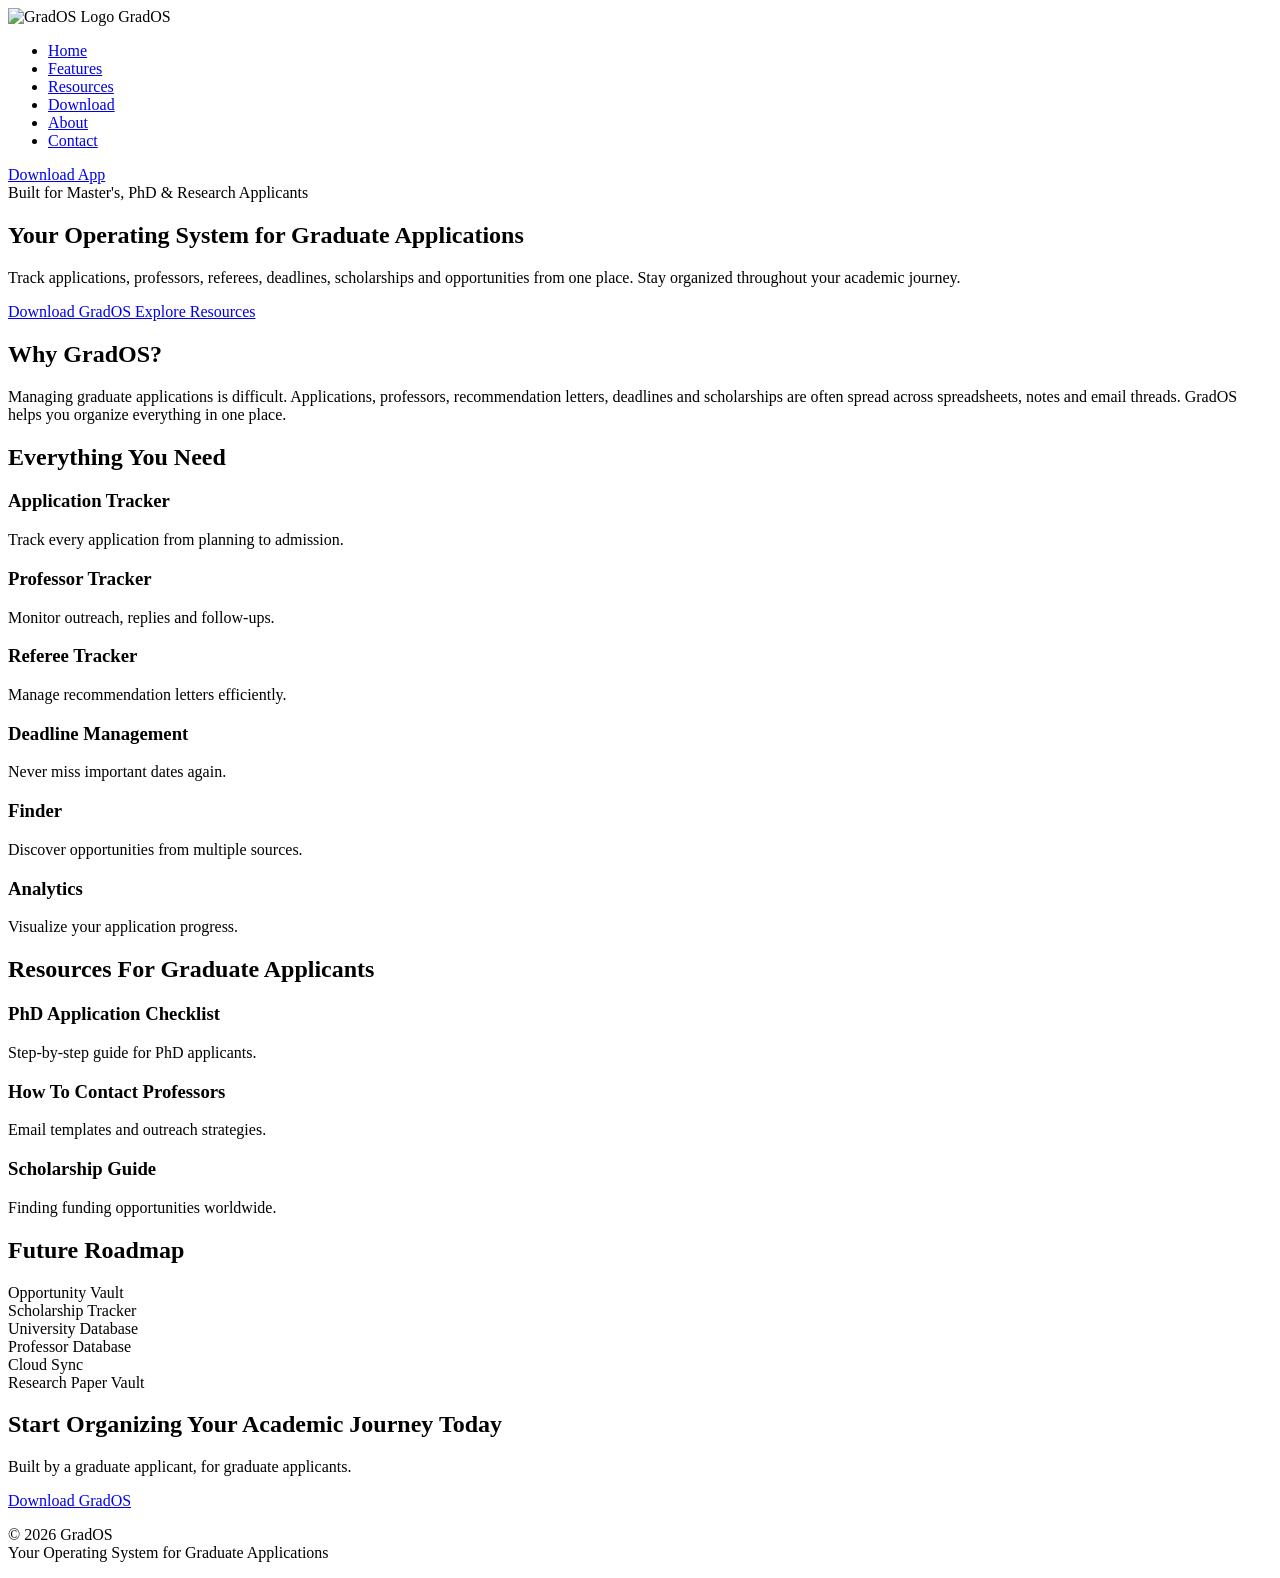
==== index.html @ 0bd192e8 "Add files via upload" ====
<!DOCTYPE html>
<html lang="en">

<head>

<meta charset="UTF-8">
<meta name="viewport" content="width=device-width, initial-scale=1.0">

<title>GradOS | Your Operating System for Graduate Applications</title>

<meta name="description"
content="Track applications, professors, referees, deadlines and opportunities with GradOS. Built for Master's students, PhD applicants, researchers and scholarship seekers.">

<link rel="stylesheet" href="css/style.css">

<link rel="preconnect" href="https://fonts.googleapis.com">
<link rel="preconnect" href="https://fonts.gstatic.com" crossorigin>

<link href="https://fonts.googleapis.com/css2?family=Inter:wght@300;400;500;600;700;800&display=swap" rel="stylesheet">

</head>

<body>

<header>

<nav class="navbar">

<div class="logo-container">

<img src="images/logo.png" alt="GradOS Logo" class="logo">

<span>GradOS</span>

</div>

<ul class="nav-links">

<li><a href="index.html">Home</a></li>
<li><a href="features.html">Features</a></li>
<li><a href="resources.html">Resources</a></li>
<li><a href="download.html">Download</a></li>
<li><a href="about.html">About</a></li>
<li><a href="contact.html">Contact</a></li>

</ul>

<a href="download.html" class="download-btn">
Download App
</a>

</nav>

</header>

<section class="hero">

<div class="hero-overlay"></div>

<div class="hero-content">

<div class="hero-badge">
Built for Master's, PhD & Research Applicants
</div>

<h1>
Your Operating System for Graduate Applications
</h1>

<p class="hero-subtitle">

Track applications, professors, referees,
deadlines, scholarships and opportunities
from one place.

Stay organized throughout your academic journey.

</p>

<div class="hero-buttons">

<a href="download.html" class="primary-btn">
Download GradOS
</a>

<a href="resources.html" class="secondary-btn">
Explore Resources
</a>

</div>

</div>

</section>

<section class="section">

<div class="container">

<h2>
Why GradOS?
</h2>

<p>

Managing graduate applications is difficult.

Applications, professors, recommendation letters,
deadlines and scholarships are often spread across
spreadsheets, notes and email threads.

GradOS helps you organize everything in one place.

</p>

</div>

</section>

<section class="section dark-section">

<div class="container">

<h2>
Everything You Need
</h2>

<div class="cards">

<div class="card">
<h3>Application Tracker</h3>
<p>Track every application from planning to admission.</p>
</div>

<div class="card">
<h3>Professor Tracker</h3>
<p>Monitor outreach, replies and follow-ups.</p>
</div>

<div class="card">
<h3>Referee Tracker</h3>
<p>Manage recommendation letters efficiently.</p>
</div>

<div class="card">
<h3>Deadline Management</h3>
<p>Never miss important dates again.</p>
</div>

<div class="card">
<h3>Finder</h3>
<p>Discover opportunities from multiple sources.</p>
</div>

<div class="card">
<h3>Analytics</h3>
<p>Visualize your application progress.</p>
</div>

</div>

</div>

</section>

<section class="section">

<div class="container">

<h2>
Resources For Graduate Applicants
</h2>

<div class="cards">

<div class="card">
<h3>PhD Application Checklist</h3>
<p>Step-by-step guide for PhD applicants.</p>
</div>

<div class="card">
<h3>How To Contact Professors</h3>
<p>Email templates and outreach strategies.</p>
</div>

<div class="card">
<h3>Scholarship Guide</h3>
<p>Finding funding opportunities worldwide.</p>
</div>

</div>

</div>

</section>

<section class="section dark-section">

<div class="container">

<h2>
Future Roadmap
</h2>

<div class="roadmap">

<div>Opportunity Vault</div>
<div>Scholarship Tracker</div>
<div>University Database</div>
<div>Professor Database</div>
<div>Cloud Sync</div>
<div>Research Paper Vault</div>

</div>

</div>

</section>

<section class="cta">

<div class="container">

<h2>
Start Organizing Your Academic Journey Today
</h2>

<p>
Built by a graduate applicant, for graduate applicants.
</p>

<a href="download.html" class="primary-btn">
Download GradOS
</a>

</div>

</section>

<footer>

<div class="container">

<p>

© 2026 GradOS

<br>

Your Operating System for Graduate Applications

</p>

</div>

</footer>

<script src="js/script.js"></script>

</body>

</html>
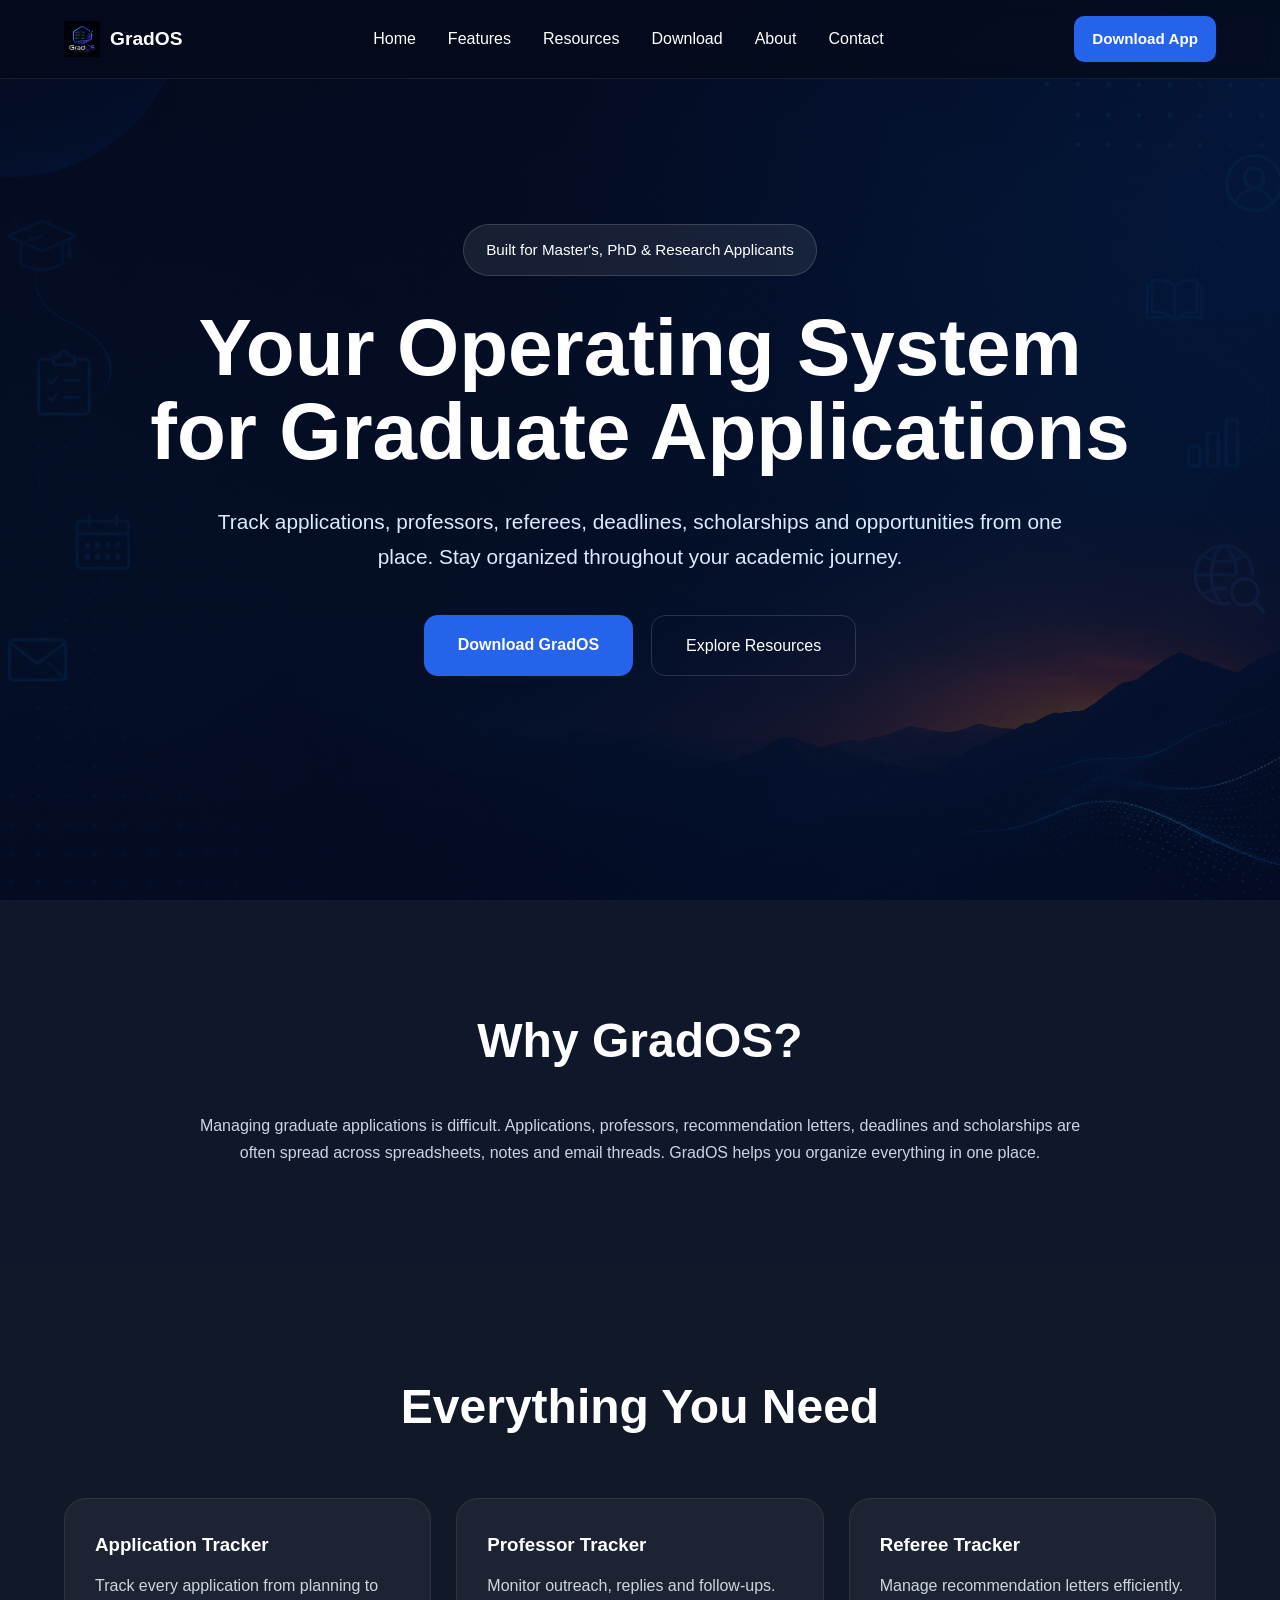
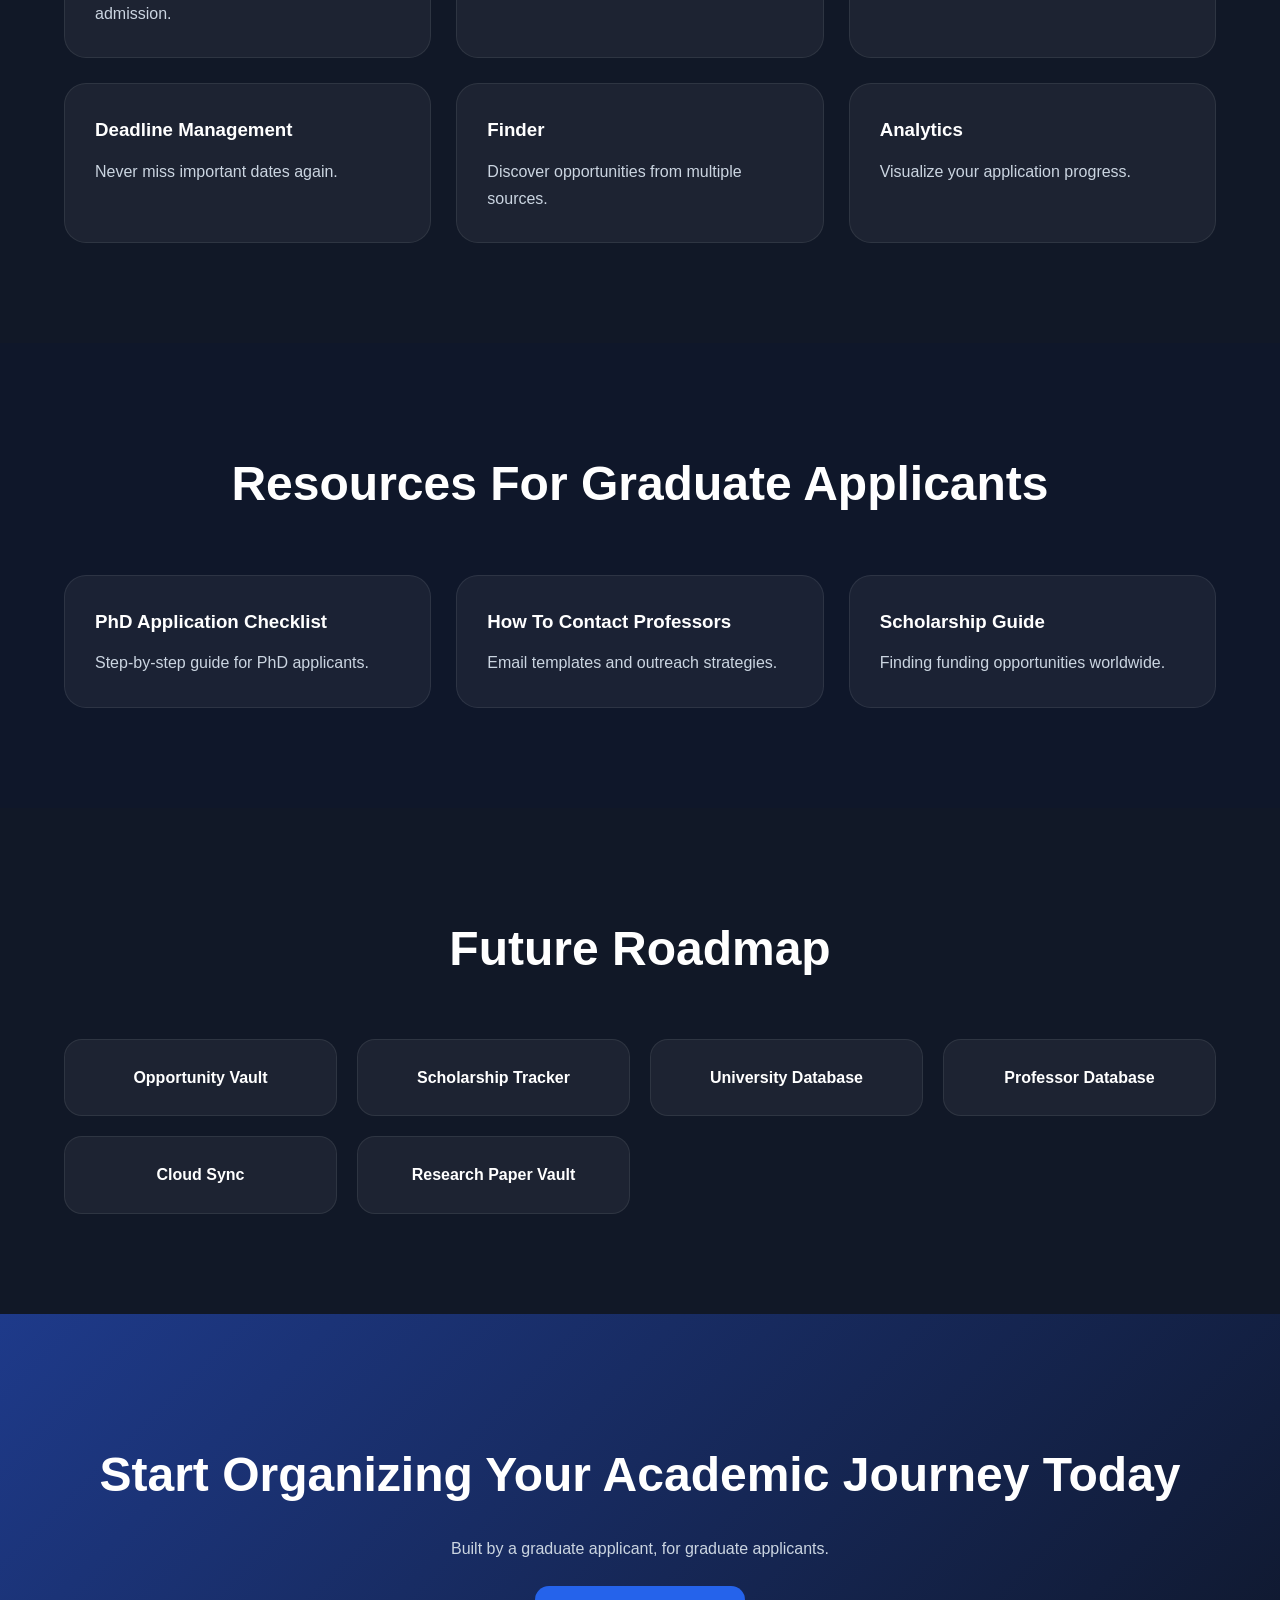
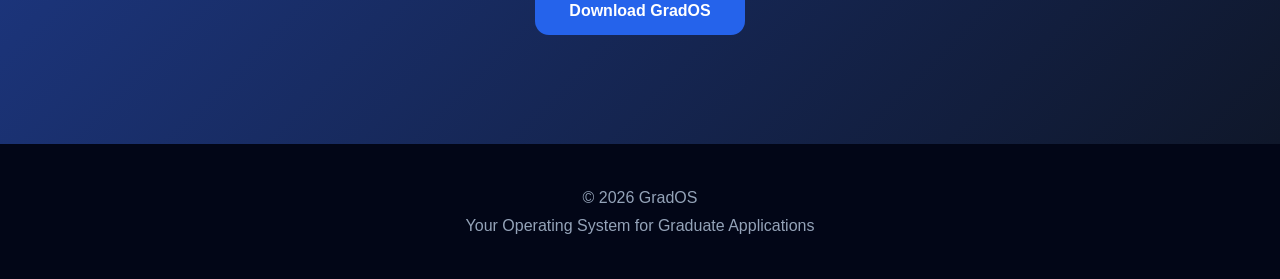
==== commit b5f4df39: "Update index.html" ====
--- a/index.html
+++ b/index.html
@@ -2,7 +2,7 @@
 <html lang="en">
 
 <head>
-
+<link rel="icon" type="image/png" href="favicon.png">
 <meta charset="UTF-8">
 <meta name="viewport" content="width=device-width, initial-scale=1.0">
 
@@ -259,4 +259,4 @@
 
 </body>
 
-</html>+</html>
--- a/css/style.css
+++ b/css/style.css
@@ -0,0 +1,474 @@
+/* ===================================
+   GRADOS WEBSITE
+=================================== */
+
+*{
+    margin:0;
+    padding:0;
+    box-sizing:border-box;
+}
+
+html{
+    scroll-behavior:smooth;
+}
+
+body{
+    font-family:'Inter',sans-serif;
+    background:#0f172a;
+    color:white;
+    overflow-x:hidden;
+    line-height:1.7;
+}
+
+a{
+    text-decoration:none;
+}
+
+img{
+    max-width:100%;
+    display:block;
+}
+
+.container{
+    width:90%;
+    max-width:1200px;
+    margin:auto;
+}
+
+/* ===================================
+   NAVBAR
+=================================== */
+
+.navbar{
+    position:fixed;
+    top:0;
+    left:0;
+    width:100%;
+
+    display:flex;
+    justify-content:space-between;
+    align-items:center;
+
+    padding:16px 5%;
+
+    background:rgba(5,10,25,.70);
+    backdrop-filter:blur(12px);
+
+    border-bottom:1px solid rgba(255,255,255,.08);
+
+    z-index:999;
+}
+
+.logo-container{
+    display:flex;
+    align-items:center;
+    gap:10px;
+}
+
+.logo{
+    width:36px;
+    height:36px;
+    object-fit:contain;
+}
+
+.logo-container span{
+    font-size:1.2rem;
+    font-weight:700;
+    color:white;
+}
+
+.nav-links{
+    display:flex;
+    list-style:none;
+    gap:32px;
+}
+
+.nav-links a{
+    color:white;
+    font-weight:500;
+    transition:.3s;
+}
+
+.nav-links a:hover{
+    color:#60a5fa;
+}
+
+.download-btn{
+    background:#2563eb;
+    color:white;
+
+    padding:10px 18px;
+
+    border-radius:10px;
+
+    font-size:.95rem;
+    font-weight:600;
+
+    transition:.3s;
+}
+
+.download-btn:hover{
+    background:#1d4ed8;
+}
+
+/* ===================================
+   HERO
+=================================== */
+
+.hero{
+
+    min-height:100vh;
+
+    background:url("../images/Home.png");
+    background-size:cover;
+    background-position:center;
+
+    position:relative;
+
+    display:flex;
+    align-items:center;
+    justify-content:center;
+}
+
+.hero-overlay{
+
+    position:absolute;
+    inset:0;
+
+    background:
+    linear-gradient(
+        rgba(5,10,25,.82),
+        rgba(5,10,25,.75)
+    );
+}
+
+.hero-content{
+
+    position:relative;
+    z-index:2;
+
+    text-align:center;
+
+    width:90%;
+    max-width:1000px;
+}
+
+.hero-badge{
+
+    display:inline-block;
+
+    padding:12px 22px;
+
+    border-radius:999px;
+
+    background:rgba(255,255,255,.08);
+
+    border:1px solid rgba(255,255,255,.15);
+
+    margin-bottom:30px;
+
+    font-size:.95rem;
+}
+
+.hero-content h1{
+
+    font-size:5rem;
+    line-height:1.05;
+
+    margin-bottom:30px;
+}
+
+.hero-subtitle{
+
+    font-size:1.3rem;
+
+    color:#dbeafe;
+
+    max-width:850px;
+
+    margin:0 auto 40px auto;
+}
+
+.hero-buttons{
+
+    display:flex;
+    justify-content:center;
+    gap:18px;
+
+    flex-wrap:wrap;
+}
+
+.primary-btn{
+
+    background:#2563eb;
+    color:white;
+
+    padding:16px 34px;
+
+    border-radius:14px;
+
+    font-weight:600;
+
+    transition:.3s;
+}
+
+.primary-btn:hover{
+
+    transform:translateY(-3px);
+
+    background:#1d4ed8;
+}
+
+.secondary-btn{
+
+    color:white;
+
+    padding:16px 34px;
+
+    border-radius:14px;
+
+    border:1px solid rgba(255,255,255,.15);
+
+    backdrop-filter:blur(10px);
+
+    transition:.3s;
+}
+
+.secondary-btn:hover{
+
+    background:rgba(255,255,255,.08);
+}
+
+/* ===================================
+   SECTIONS
+=================================== */
+
+.section{
+
+    padding:100px 0;
+}
+
+.section h2{
+
+    text-align:center;
+
+    font-size:3rem;
+
+    margin-bottom:30px;
+}
+
+.section p{
+
+    text-align:center;
+
+    color:#cbd5e1;
+
+    max-width:900px;
+
+    margin:auto;
+}
+
+.dark-section{
+
+    background:#111827;
+}
+
+/* ===================================
+   CARDS
+=================================== */
+
+.cards{
+
+    margin-top:50px;
+
+    display:grid;
+
+    grid-template-columns:
+    repeat(auto-fit,minmax(280px,1fr));
+
+    gap:25px;
+}
+
+.card{
+
+    background:
+    rgba(255,255,255,.05);
+
+    border:1px solid rgba(255,255,255,.08);
+
+    border-radius:22px;
+
+    padding:30px;
+
+    transition:.3s;
+}
+
+.card:hover{
+
+    transform:translateY(-8px);
+
+    border-color:#3b82f6;
+}
+
+.card h3{
+
+    margin-bottom:12px;
+
+    color:white;
+}
+
+.card p{
+
+    text-align:left;
+
+    color:#cbd5e1;
+}
+
+/* ===================================
+   ROADMAP
+=================================== */
+
+.roadmap{
+
+    margin-top:50px;
+
+    display:grid;
+
+    grid-template-columns:
+    repeat(auto-fit,minmax(220px,1fr));
+
+    gap:20px;
+}
+
+.roadmap div{
+
+    background:
+    rgba(255,255,255,.05);
+
+    border:1px solid rgba(255,255,255,.08);
+
+    border-radius:18px;
+
+    padding:24px;
+
+    text-align:center;
+
+    font-weight:600;
+}
+
+/* ===================================
+   CTA
+=================================== */
+
+.cta{
+
+    padding:120px 0;
+
+    text-align:center;
+
+    background:
+    linear-gradient(
+        135deg,
+        #1e3a8a,
+        #0f172a
+    );
+}
+
+.cta h2{
+
+    font-size:3rem;
+
+    margin-bottom:20px;
+}
+
+.cta p{
+
+    color:#cbd5e1;
+
+    margin-bottom:35px;
+}
+
+/* ===================================
+   FOOTER
+=================================== */
+
+footer{
+
+    background:#020617;
+
+    padding:40px 0;
+
+    text-align:center;
+
+    color:#94a3b8;
+}
+
+/* ===================================
+   TABLET
+=================================== */
+
+@media(max-width:1000px){
+
+    .hero-content h1{
+
+        font-size:3.8rem;
+    }
+
+    .nav-links{
+
+        gap:20px;
+    }
+}
+
+/* ===================================
+   MOBILE
+=================================== */
+
+@media(max-width:768px){
+
+    .nav-links{
+        display:none;
+    }
+
+    .download-btn{
+        display:none;
+    }
+
+    .hero-content h1{
+
+        font-size:2.5rem;
+    }
+
+    .hero-subtitle{
+
+        font-size:1rem;
+    }
+
+    .hero-badge{
+
+        font-size:.85rem;
+    }
+
+    .section h2{
+
+        font-size:2rem;
+    }
+
+    .cta h2{
+
+        font-size:2rem;
+    }
+
+    .hero-buttons{
+
+        flex-direction:column;
+        align-items:center;
+    }
+
+    .primary-btn,
+    .secondary-btn{
+
+        width:220px;
+        text-align:center;
+    }
+}
